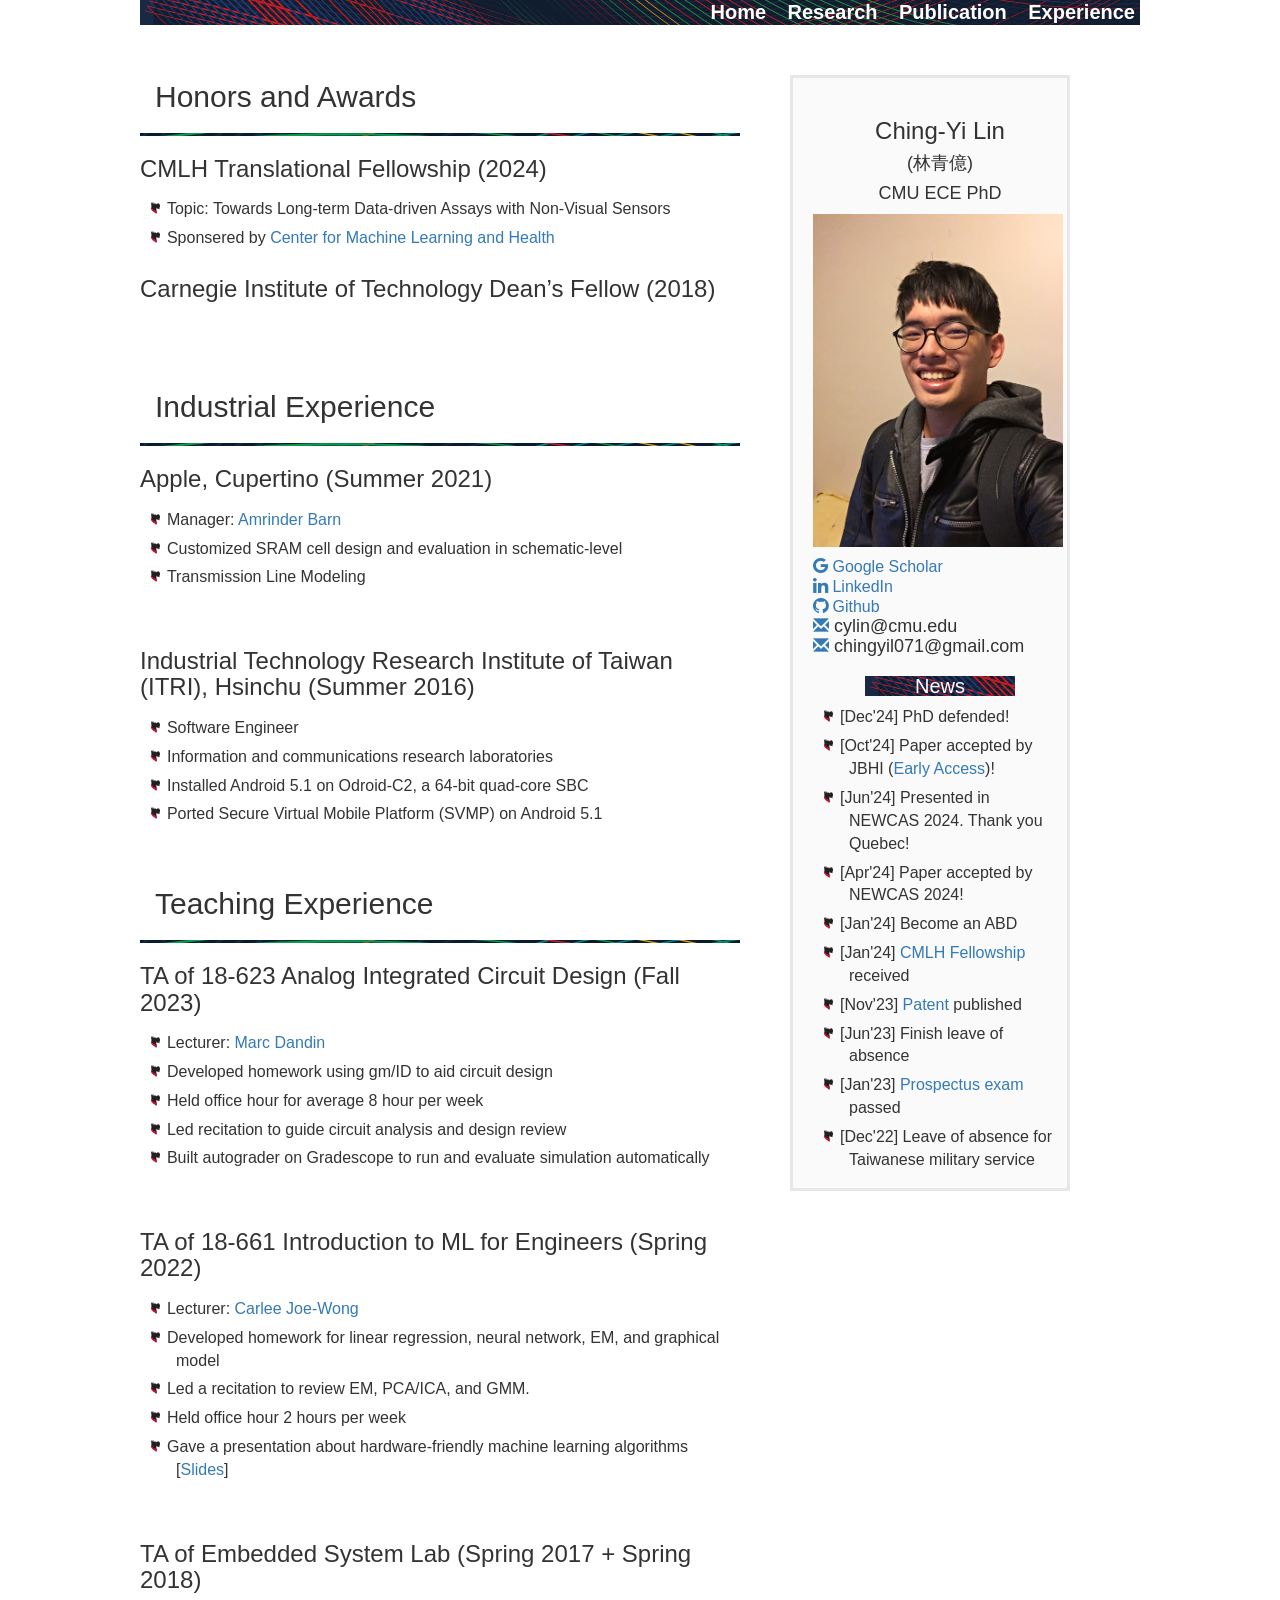
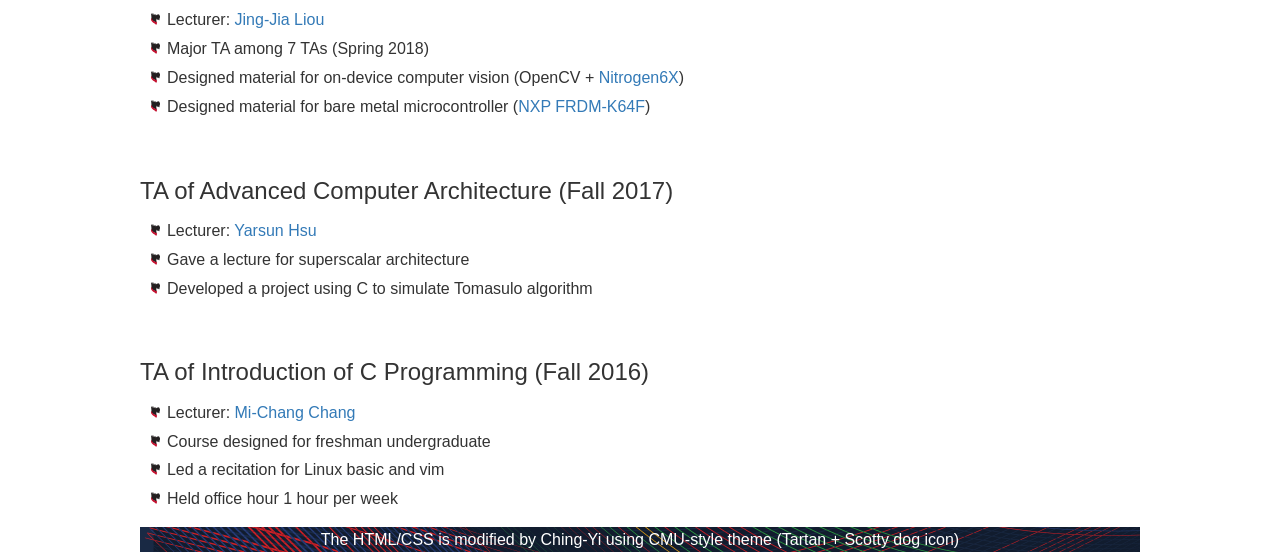
==== experience.html @ 14243b30 "Direct copy from andrew" ====
<!--
Design by Bryant Smith
http://www.bryantsmith.com
http://www.aszx.net
email: template [-at-] bryantsmith [-dot-] com
Released under Creative Commons Attribution 2.5 Generic.  In other words, do with it what you please; but please leave the link if you'd be so kind :)

Name       : Simple!
Description: Top naviagation (main), and right naviagation (secondary) with main content in left column
Version    : 1.0
Released   : 20081009
-->


<!DOCTYPE html PUBLIC "-//W3C//DTD XHTML 1.0 Strict//EN" "http://www.w3.org/TR/xhtml1/DTD/xhtml1-strict.dtd">
<html xmlns="http://www.w3.org/1999/xhtml">
<head>
<meta http-equiv="Content-Type" content="text/html; charset=utf-8" />
<link rel="stylesheet" type="text/css" href="style.css" />
<title>Ching-Yi Lin's Personal Website</title>

</head>

<body>
  <div id="main">
  	<div id="header">
        <a href="index.html">Home</a>
        <a href="research.html">Research</a>
        <a href="publications.html">Publication</a>
        <a href="experience.html">Experience</a>
    </div>

    <div id="contentColumn">		
        <h2 id=sec-research>Honors and Awards</h2>
        <div class="divider"></div>
        <h3>CMLH Translational Fellowship (2024)</h3>
        <ul>
          <li>Topic: Towards Long-term Data-driven Assays with Non-Visual Sensors</li>
          <li>Sponsered by <a href="https://www.cs.cmu.edu/cmlh/">Center for Machine Learning and Health</a></li>
        </ul>
        <h3>Carnegie Institute of Technology Dean’s Fellow (2018)</h3>
        <br>

        <h2 id=sec-research>Industrial Experience</h2>
        <div class="divider"></div>
        <h3>Apple, Cupertino (Summer 2021)</h3>
        <ul>
          <li>Manager: <a href="https://www.linkedin.com/in/amrinder-barn-5659bb6/">Amrinder Barn</a></li>
          <li>Customized SRAM cell design and evaluation in schematic-level</li>
          <li>Transmission Line Modeling</li>
        </ul>
        <br>
        <h3>Industrial Technology Research Institute of Taiwan (ITRI), Hsinchu (Summer 2016)</h3>
        <ul>
           <li>Software Engineer</li>
           <li>Information and communications research laboratories</li>
           <li>Installed Android 5.1 on Odroid-C2, a 64-bit quad-core SBC</li>
           <li>Ported Secure Virtual Mobile Platform (SVMP) on Android 5.1</li>
        </ul>

        <h2 id=sec-research>Teaching Experience</h2>
        <div class="divider"></div>
        <h3>TA of 18-623 Analog Integrated Circuit Design (Fall 2023)</h3>
        <ul>
           <li>Lecturer: <a href="https://www.ece.cmu.edu/directory/bios/dandin-marc.html">Marc Dandin</a></li>
           <li>Developed homework using gm/ID to aid circuit design</li>
           <li>Held office hour for average 8 hour per week</li>
           <li>Led recitation to guide circuit analysis and design review</li>
           <li>Built autograder on Gradescope to run and evaluate simulation automatically</li>
        </ul>
        <br>
        <h3>TA of 18-661 Introduction to ML for Engineers (Spring 2022)</h3>                                      
        <ul>
           <li>Lecturer: <a href="http://www.andrew.cmu.edu/user/cjoewong/">Carlee Joe-Wong</a></li>
           <li>Developed homework for linear regression, neural network, EM, and graphical model</li>
           <li>Led a recitation to review EM, PCA/ICA, and GMM.</li>
           <li>Held office hour 2 hours per week</li>
           <li>Gave a presentation about hardware-friendly machine learning algorithms [<a href="docs/18-661-guest-lecture.pdf">Slides</a>]</li>
        </ul>
        <br>
        <h3>TA of Embedded System Lab (Spring 2017 + Spring 2018)</h3>
        <ul>
           <li>Lecturer: <a href="https://www.ee.nthu.edu.tw/jjliou/index.html"  target="_blank">Jing-Jia Liou</a></li>
           <li>Major TA among 7 TAs (Spring 2018)</li>
           <li>Designed material for on-device computer vision (OpenCV + <a href="https://boundarydevices.com/product/nitrogen6x/"  target="_blank">Nitrogen6X</a>)</li>
           <li>Designed material for bare metal microcontroller (<a href="https://www.nxp.com/design/development-boards/freedom-development-boards/mcu-boards/freedom-development-platform-for-kinetis-k64-k63-and-k24-mcus:FRDM-K64F"  target="_blank">NXP FRDM-K64F</a>)</li>
        </ul>
        <br>
        <h3>TA of Advanced Computer Architecture (Fall 2017)</h3>
        <ul>
           <li>Lecturer: <a href="https://www.researchgate.net/scientific-contributions/Yarsun-Hsu-71136020">Yarsun Hsu</a></li>
           <li>Gave a lecture for superscalar architecture</li>
           <li>Developed a project using C to simulate Tomasulo algorithm</li>
        </ul>
        <br>
        <h3>TA of Introduction of C Programming (Fall 2016)</h3>
        <ul>                          
        
           <li>Lecturer: <a href="https://www.ee.nthu.edu.tw/michang/"  target="_blank">Mi-Chang Chang</a></li>
            <li>Course designed for freshman undergraduate</li>
            <li>Led a recitation for Linux basic and vim</li>
            <li>Held office hour 1 hour per week</li>
        </ul>

    </div>

    <div>
        <div id="navColumn">
            <h3 style="text-align: center">Ching-Yi Lin</h3>
            <h4 style="text-align: center">(林青億)</h4>
            <h4 style="font-weight: normal; text-align: center">CMU ECE PhD</h4>
            <img src="images/about.jpg" width="250">
            <link rel="stylesheet" href="https://maxcdn.bootstrapcdn.com/bootstrap/3.3.7/css/bootstrap.min.css">
            <link rel="stylesheet" href="https://cdnjs.cloudflare.com/ajax/libs/font-awesome/4.7.0/css/font-awesome.min.css">
            <h4 style="text-align: left">
            <a href="https://scholar.google.com/citations?user=_eqMbZUAAAAJ&hl=en" class="fa fa-google"></a><a href="https://scholar.google.com/citations?user=_eqMbZUAAAAJ&hl=en"> Google Scholar</a><br>
            <a href="https://www.linkedin.com/in/ching-yi-lin-9822971a4/" class="fa fa-linkedin"></a><a href="https://www.linkedin.com/in/ching-yi-lin-9822971a4/"> LinkedIn</a><br> 
            <a href="https://github.com/chingyil" class="fa fa-github"></a><a href="https://github.com/chingyil"> Github</a><br>
            <a href="mailto: chingyil@alumni.cmu.edu" class="glyphicon glyphicon-envelope"></a> cylin@cmu.edu <br>
            <a href="mailto: chingyil071@gmail.com" class="glyphicon glyphicon-envelope"></a> chingyil071@gmail.com <br>
            </h4>
            </head>
            <body>


            <div class="subHeader"><h3>News</h3></div>
            <ul>
                <li>[Dec'24] PhD defended!
                <li>[Oct'24] Paper accepted by JBHI (<a href="https://ieeexplore.ieee.org/document/10750488">Early Access</a>)!
                <li>[Jun'24] Presented in NEWCAS 2024. Thank you Quebec!</li>
                <!-- <li>[Jun'24] <a href="publications.html#papers">Paper</a> submitted to TechRXiv and JBHI</li> -->
                <li>[Apr'24] Paper accepted by NEWCAS 2024!</li>
                <li>[Jan'24] Become an ABD</li>
                <li>[Jan'24] <a href="https://www.cs.cmu.edu/cmlh/digital-health-fellows">CMLH Fellowship</a> received</li>
                <li>[Nov'23] <a href="#patent">Patent</a> published</li>
                <li>[Jun'23] Finish leave of absence</li>
                <li>[Jan'23] <a href="index.html#phd">Prospectus exam</a> passed</li>
                <li>[Dec'22] Leave of absence for Taiwanese military service</li>    
            </ul>
        </div>
    </div>
  
</div>
<!-- Please leave the link(s) in the footer, but please do modify it in any other way you please -->
<div id="footer">The HTML/CSS is modified by Ching-Yi using CMU-style theme (Tartan + Scotty dog icon)</div>
</body>
</html>
---- style.css ----
/* A Free Design by Bryant Smith (bryantsmith.com) */

body {
	margin: 0;
	padding: 0;
	text-align: left;
	font-family: Verdana, Arial, Helvetica, sans-serif;
	font-size: 16px;
	color: #000000;
	background: #FFFFFF;
	line-height:25px;
}
*
{
  margin: 0 auto 0 auto;
 text-align:left;
 font-size: 16px;
}
 
 
 html, body {
text-align: center;
}
p {text-align: left;}


h1
{
font-size:30px;
font-weight:normal;
padding:10px;
padding-bottom: 20px;
}


h2
{
font-size:26px;
font-weight:normal;
padding-left:15px;
padding-top:35px;
padding-bottom:10px;
}

#main
{
width:1000px;
height:auto;
padding-bottom:20px;
}

#header
{
color:#ffffff;
clear:both;
width:1000px;
height:25px;
background-image:url(images/cmu-tartan-wave-full-color-crop-04.png);
background-repeat:repeat-x;
text-align:right;
line-height:25px;
}

#header a, #header a:visited, #header a:hover
{
font-size:20px;
font-weight:bold;
color:#FFFFFF;
padding-left:12px;
padding-right:5px;
text-decoration:none;
line-height:25px;
}

#footer
{
color:#ffffff;
/* font-size:10px; */
clear:both;
width:1000px;
height:25px;
background-image:url(images/cmu-tartan-wave-full-color-crop-04.png);
background-repeat:repeat-x;
text-align:center;
line-height:25px;
font-weight:normal;
}

#footer a, #footer a:visited, #footer a:hover
{
/* font-size:10px; */
color:#FFFFFF;
text-decoration:none;
line-height:25px;
}




#header a:hover { 
color:#F2EAEA;
border:none;
}

#contentColumn
{
float:left;
width:600px;
}

#navColumn
{
	
float:left;
width:280px;
padding-top:20px;
padding-left:20px;
background-color: #fafafa;
border-color: #e7e7e7;
border-style: solid;
margin: 20px;
margin-top: 50px;
margin-left: 50px;
}

#contentColumn p
{
text-align:left;
line-height:25px;
/* letter-spacing:-1px; */
margin:6px;
}



.divider
{
background-image:url(images/cmu-tartan-wave-full-color-crop-03.png);
width:600px;
height:3px;
margin-bottom:10px;

}
.subHeader
{
margin-top:20px;
margin-bottom:4px;
width:150px;
height:20px;
background-image:url(images/cmu-tartan-wave-full-color-crop-04.png);
text-align:center;
}

.subHeader h3
{
font-size:20px;
line-height:20px;
color:#FFFFFF;
text-align:center;
}

ul,  li
{
text-align:left;
padding:3px;
margin-left: 15px;
list-style-image:url(images/cmu-scotty-head-scarf-tiny.svg);
list-style-position: inside;
text-indent: -25px;
}



a, a:visited
{
text-decoration:none;
color:#9B1313;
}

a:hover
{
color:#9B1313;
border-bottom:dashed 1px #DD6A6A;
}

.collapsible {
	background-color: white;
	color: black;
	cursor: pointer;
	/* padding: 18px; */
	width: 280px;
	border: none;
	text-align: left;
	outline: none;
	/* font-size: 15px; */
}

.active, .collapsible:hover {
	color: darkblue;
}

.collapsible:before {
	content: ">";
	/* color: white; */
	font-weight: bold;
	float: left;
	margin-right: 5px;
}

.active:before {
	content: "v";
}

.content {
	/* padding: 0 18px; */
	max-height: 0;
	overflow: hidden;
	/* transition: max-height 0.2s ease-out; */
	/* background-color: #f1f1f1; */
}
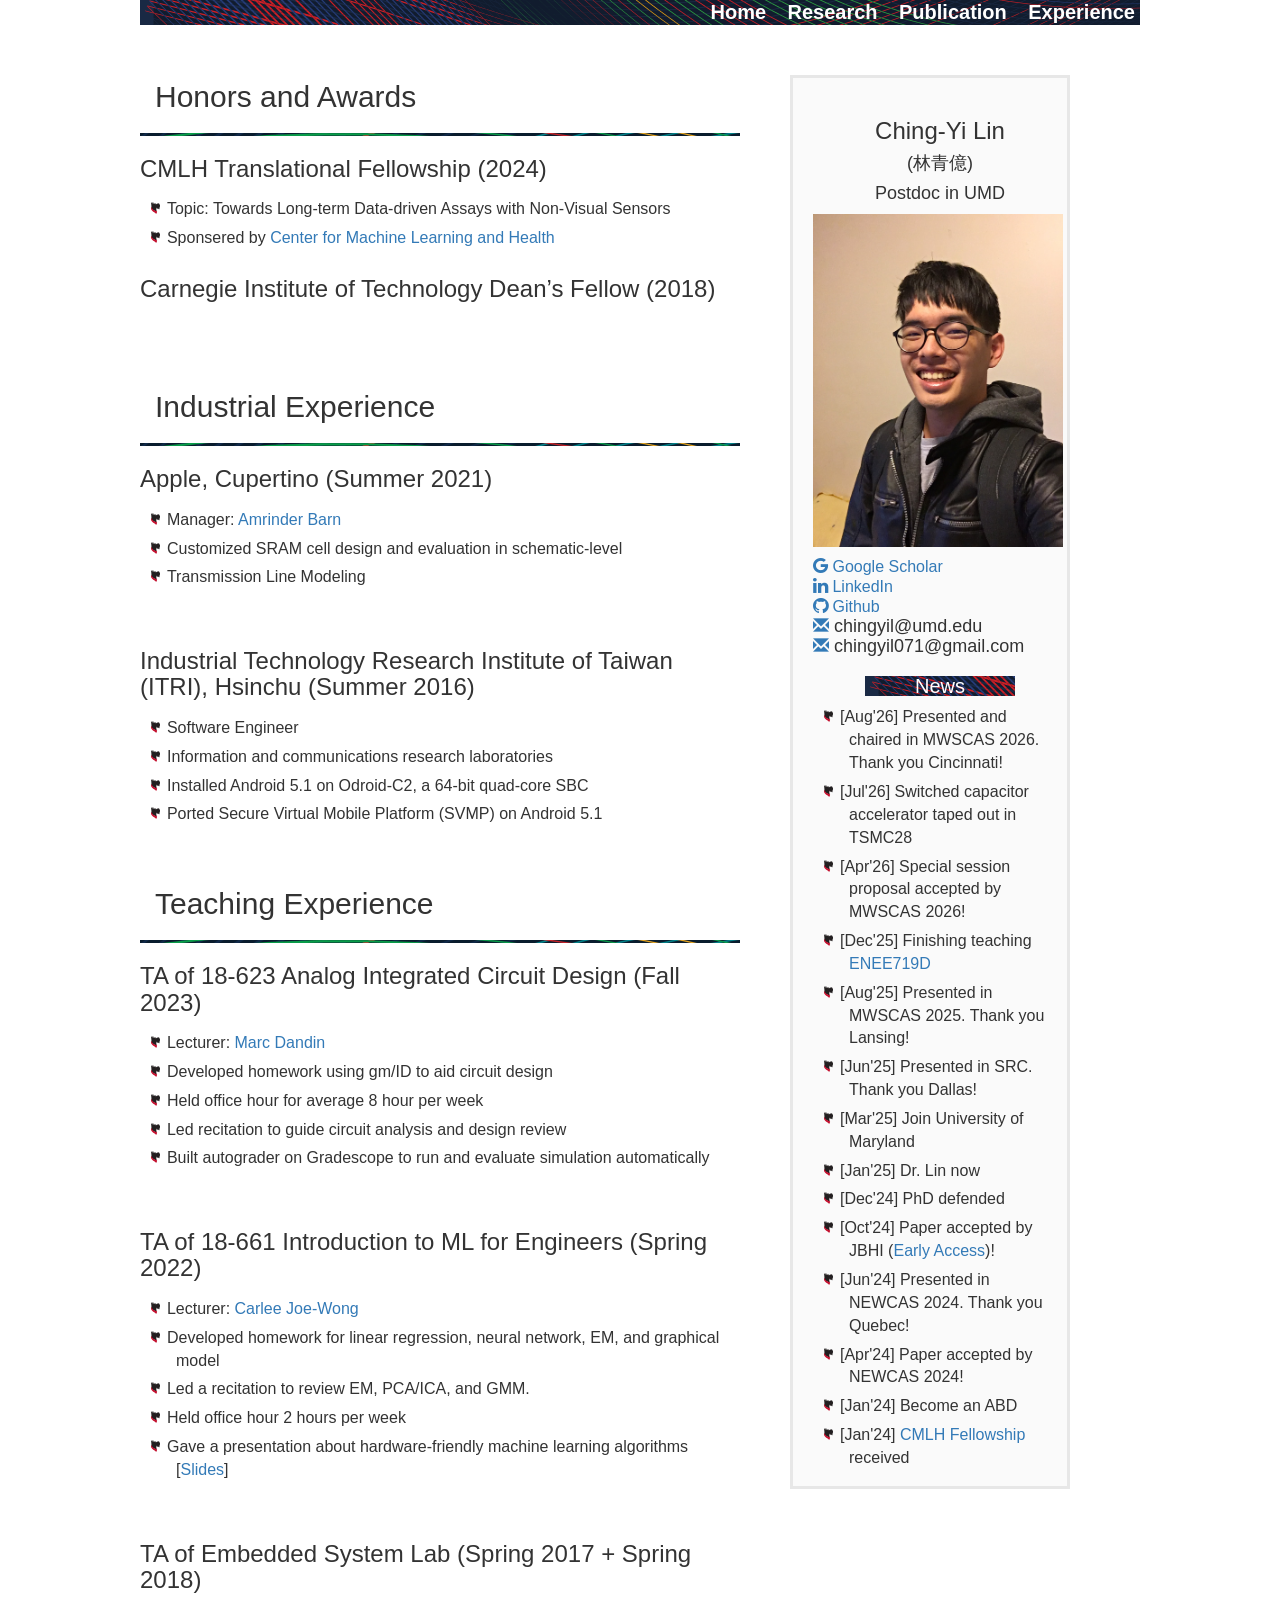
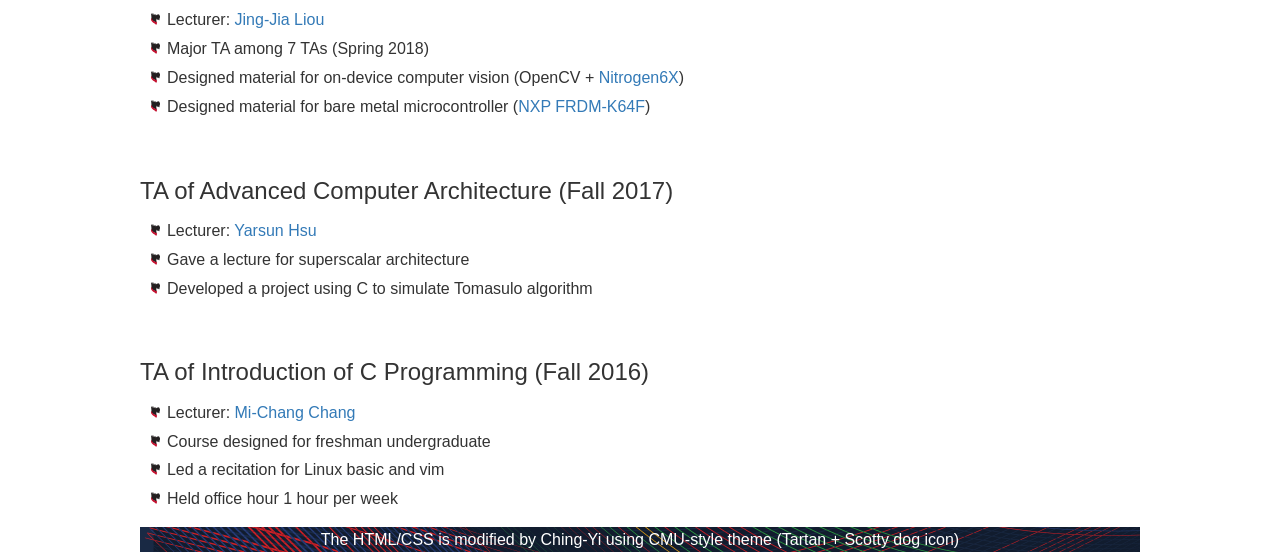
==== commit 6b3aa03f: "Fix top and right headers" ====
--- a/experience.html
+++ b/experience.html
@@ -1,4 +1,4 @@
- <!--
+<!--
 Design by Bryant Smith
 http://www.bryantsmith.com
 http://www.aszx.net
@@ -105,43 +105,43 @@
     </div>
 
     <div>
-        <div id="navColumn">
-            <h3 style="text-align: center">Ching-Yi Lin</h3>
-            <h4 style="text-align: center">(林青億)</h4>
-            <h4 style="font-weight: normal; text-align: center">CMU ECE PhD</h4>
-            <img src="images/about.jpg" width="250">
-            <link rel="stylesheet" href="https://maxcdn.bootstrapcdn.com/bootstrap/3.3.7/css/bootstrap.min.css">
-            <link rel="stylesheet" href="https://cdnjs.cloudflare.com/ajax/libs/font-awesome/4.7.0/css/font-awesome.min.css">
-            <h4 style="text-align: left">
-            <a href="https://scholar.google.com/citations?user=_eqMbZUAAAAJ&hl=en" class="fa fa-google"></a><a href="https://scholar.google.com/citations?user=_eqMbZUAAAAJ&hl=en"> Google Scholar</a><br>
-            <a href="https://www.linkedin.com/in/ching-yi-lin-9822971a4/" class="fa fa-linkedin"></a><a href="https://www.linkedin.com/in/ching-yi-lin-9822971a4/"> LinkedIn</a><br> 
-            <a href="https://github.com/chingyil" class="fa fa-github"></a><a href="https://github.com/chingyil"> Github</a><br>
-            <a href="mailto: chingyil@alumni.cmu.edu" class="glyphicon glyphicon-envelope"></a> cylin@cmu.edu <br>
-            <a href="mailto: chingyil071@gmail.com" class="glyphicon glyphicon-envelope"></a> chingyil071@gmail.com <br>
-            </h4>
-            </head>
-            <body>
+        <div id="newsContainer" w3-include-html="news_header.html"></div>
+    </div>
 
-
-            <div class="subHeader"><h3>News</h3></div>
-            <ul>
-                <li>[Dec'24] PhD defended!
-                <li>[Oct'24] Paper accepted by JBHI (<a href="https://ieeexplore.ieee.org/document/10750488">Early Access</a>)!
-                <li>[Jun'24] Presented in NEWCAS 2024. Thank you Quebec!</li>
-                <!-- <li>[Jun'24] <a href="publications.html#papers">Paper</a> submitted to TechRXiv and JBHI</li> -->
-                <li>[Apr'24] Paper accepted by NEWCAS 2024!</li>
-                <li>[Jan'24] Become an ABD</li>
-                <li>[Jan'24] <a href="https://www.cs.cmu.edu/cmlh/digital-health-fellows">CMLH Fellowship</a> received</li>
-                <li>[Nov'23] <a href="#patent">Patent</a> published</li>
-                <li>[Jun'23] Finish leave of absence</li>
-                <li>[Jan'23] <a href="index.html#phd">Prospectus exam</a> passed</li>
-                <li>[Dec'22] Leave of absence for Taiwanese military service</li>    
-            </ul>
-        </div>
-    </div>
-  
 </div>
 <!-- Please leave the link(s) in the footer, but please do modify it in any other way you please -->
 <div id="footer">The HTML/CSS is modified by Ching-Yi using CMU-style theme (Tartan + Scotty dog icon)</div>
+
+<script>
+  function includeHTML() {
+    var z, i, elmnt, file, xhttp;
+    /*loop through a collection of all HTML elements:*/
+    z = document.getElementsByTagName("*");
+    for (i = 0; i < z.length; i++) {
+      elmnt = z[i];
+      /*search for elements with a certain attribute:*/
+      file = elmnt.getAttribute("w3-include-html");
+      if (file) {
+        /*make an HTTP request using the attribute value as the file name:*/
+        xhttp = new XMLHttpRequest();
+        xhttp.onreadystatechange = function() {
+          if (this.readyState == 4) {
+            if (this.status == 200) {elmnt.innerHTML = this.responseText;}
+            if (this.status == 404) {elmnt.innerHTML = "Page not found.";}
+            /*remove the attribute, and call this function once more:*/
+            elmnt.removeAttribute("w3-include-html");
+            includeHTML();
+          }
+        }      
+        xhttp.open("GET", file, true);
+        xhttp.send();
+        /*exit the function:*/
+        return;
+      }
+    }
+  };
+// Call the function after page load
+document.addEventListener("DOMContentLoaded", includeHTML);
+</script>
 </body>
-</html>
+</html>
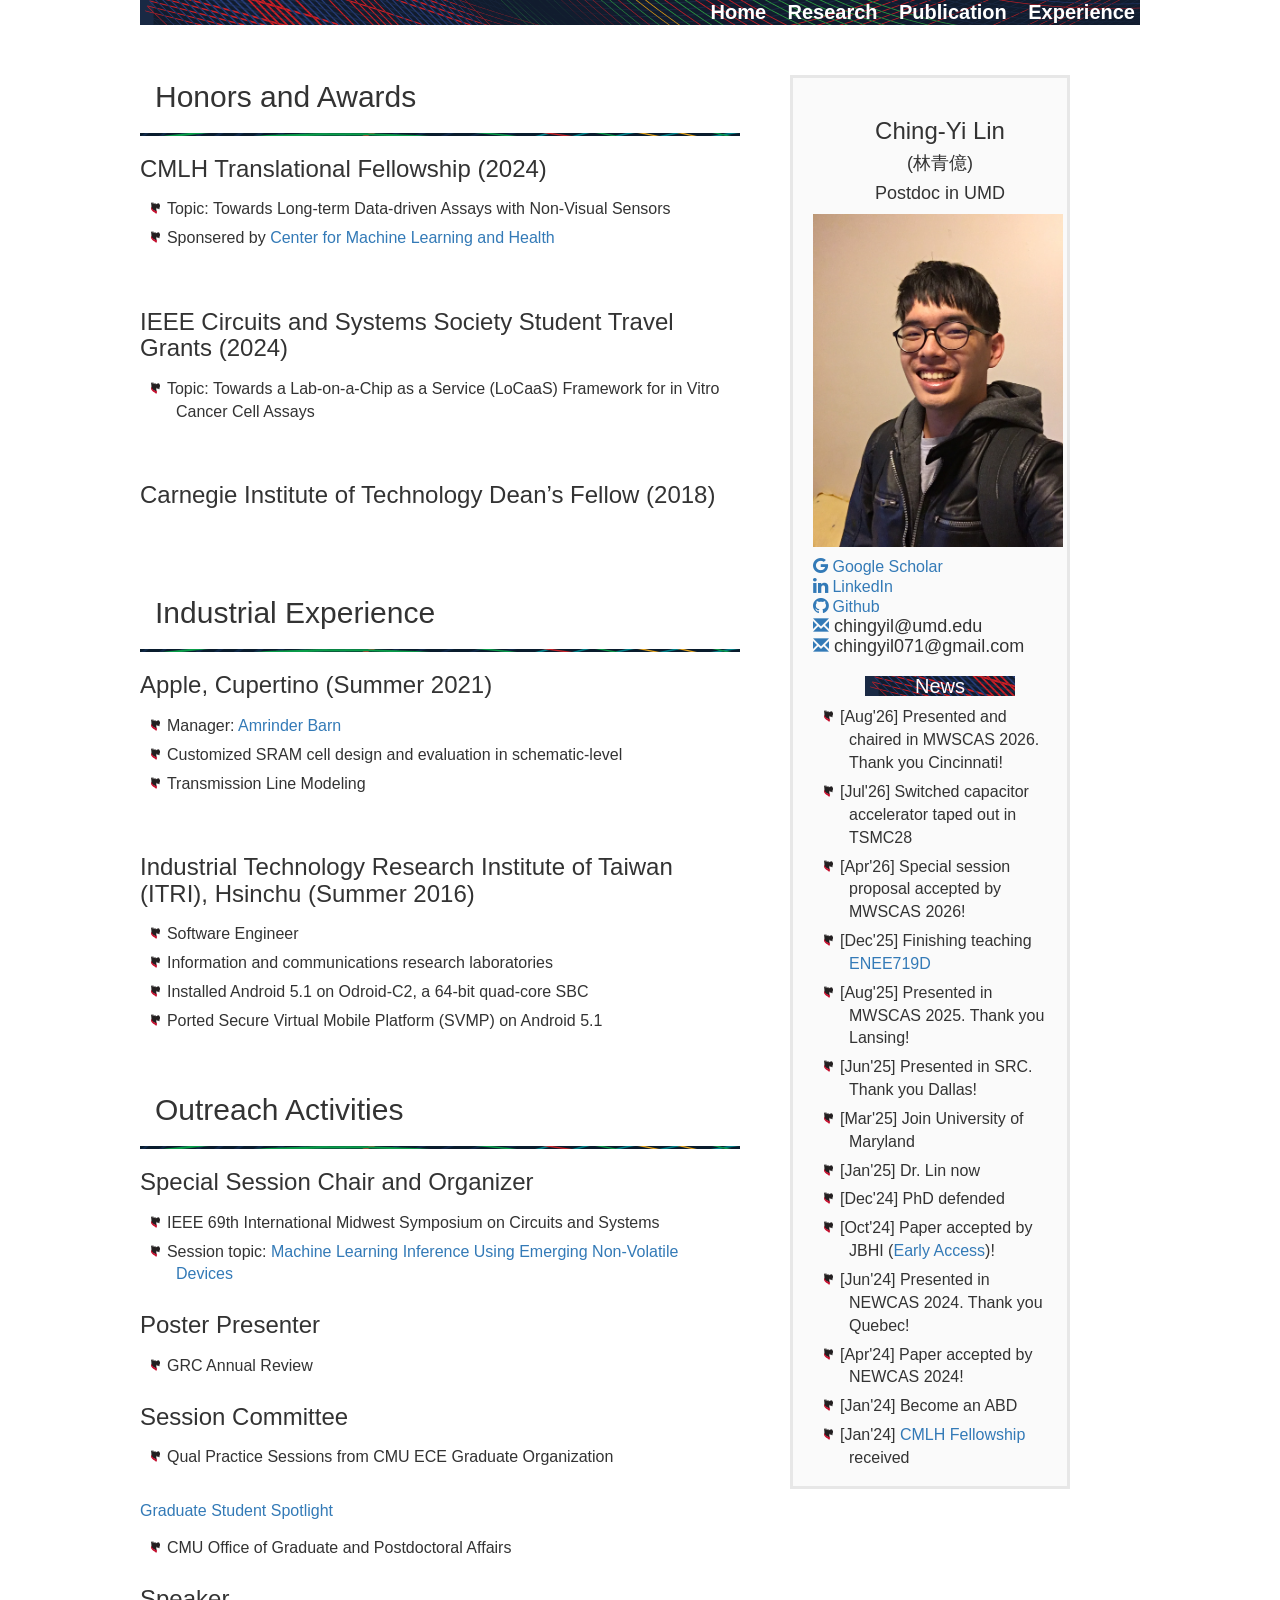
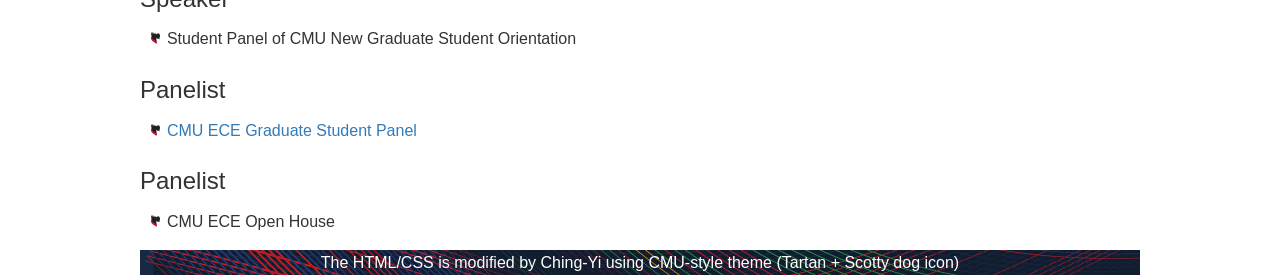
==== commit 67fa0883: "Add more experience in experience.html" ====
--- a/experience.html
+++ b/experience.html
@@ -38,6 +38,12 @@
           <li>Topic: Towards Long-term Data-driven Assays with Non-Visual Sensors</li>
           <li>Sponsered by <a href="https://www.cs.cmu.edu/cmlh/">Center for Machine Learning and Health</a></li>
         </ul>
+        <br>
+	<h3>IEEE Circuits and Systems Society Student Travel Grants (2024)</h3>
+        <ul>
+            <li>Topic: Towards a Lab-on-a-Chip as a Service (LoCaaS) Framework for in Vitro Cancer Cell Assays</li>
+        </ul>
+        <br>
         <h3>Carnegie Institute of Technology Dean’s Fellow (2018)</h3>
         <br>
 
@@ -58,50 +64,37 @@
            <li>Ported Secure Virtual Mobile Platform (SVMP) on Android 5.1</li>
         </ul>
 
-        <h2 id=sec-research>Teaching Experience</h2>
+        <h2 id=sec-research>Outreach Activities</h2>
         <div class="divider"></div>
-        <h3>TA of 18-623 Analog Integrated Circuit Design (Fall 2023)</h3>
+        <h3>Special Session Chair and Organizer</h3>
         <ul>
-           <li>Lecturer: <a href="https://www.ece.cmu.edu/directory/bios/dandin-marc.html">Marc Dandin</a></li>
-           <li>Developed homework using gm/ID to aid circuit design</li>
-           <li>Held office hour for average 8 hour per week</li>
-           <li>Led recitation to guide circuit analysis and design review</li>
-           <li>Built autograder on Gradescope to run and evaluate simulation automatically</li>
+		<li>IEEE 69th International Midwest Symposium on Circuits and Systems</li>
+		<li>Session topic: <a href="https://conf.papercept.net/conferences/conferences/MWSCAS26/program/MWSCAS26_ContentListWeb_4.html\#wedleccsi">Machine Learning Inference Using Emerging Non-Volatile Devices</a></li>
         </ul>
-        <br>
-        <h3>TA of 18-661 Introduction to ML for Engineers (Spring 2022)</h3>                                      
+	<h3>Poster Presenter</h3>
         <ul>
-           <li>Lecturer: <a href="http://www.andrew.cmu.edu/user/cjoewong/">Carlee Joe-Wong</a></li>
-           <li>Developed homework for linear regression, neural network, EM, and graphical model</li>
-           <li>Led a recitation to review EM, PCA/ICA, and GMM.</li>
-           <li>Held office hour 2 hours per week</li>
-           <li>Gave a presentation about hardware-friendly machine learning algorithms [<a href="docs/18-661-guest-lecture.pdf">Slides</a>]</li>
+		<li>GRC Annual Review</li>
         </ul>
-        <br>
-        <h3>TA of Embedded System Lab (Spring 2017 + Spring 2018)</h3>
+	<h3>Session Committee</h3>
         <ul>
-           <li>Lecturer: <a href="https://www.ee.nthu.edu.tw/jjliou/index.html"  target="_blank">Jing-Jia Liou</a></li>
-           <li>Major TA among 7 TAs (Spring 2018)</li>
-           <li>Designed material for on-device computer vision (OpenCV + <a href="https://boundarydevices.com/product/nitrogen6x/"  target="_blank">Nitrogen6X</a>)</li>
-           <li>Designed material for bare metal microcontroller (<a href="https://www.nxp.com/design/development-boards/freedom-development-boards/mcu-boards/freedom-development-platform-for-kinetis-k64-k63-and-k24-mcus:FRDM-K64F"  target="_blank">NXP FRDM-K64F</a>)</li>
+		<li>Qual Practice Sessions from CMU ECE Graduate Organization</li>
         </ul>
-        <br>
-        <h3>TA of Advanced Computer Architecture (Fall 2017)</h3>
+	<h3><a href="https://www.cmu.edu/graduate/news-and-events/graduate-student-spotlight/ay-23-24/ching-yi-lin.html" target="_blank">Graduate Student Spotlight</a></h3>
         <ul>
-           <li>Lecturer: <a href="https://www.researchgate.net/scientific-contributions/Yarsun-Hsu-71136020">Yarsun Hsu</a></li>
-           <li>Gave a lecture for superscalar architecture</li>
-           <li>Developed a project using C to simulate Tomasulo algorithm</li>
+		<li>CMU Office of Graduate and Postdoctoral Affairs</li>
         </ul>
-        <br>
-        <h3>TA of Introduction of C Programming (Fall 2016)</h3>
+	<h3>Speaker</h3>
+        <ul>
+		<li>Student Panel of CMU New Graduate Student Orientation</li>
+        </ul>
+	<h3>Panelist</h3>
         <ul>                          
-        
-           <li>Lecturer: <a href="https://www.ee.nthu.edu.tw/michang/"  target="_blank">Mi-Chang Chang</a></li>
-            <li>Course designed for freshman undergraduate</li>
-            <li>Led a recitation for Linux basic and vim</li>
-            <li>Held office hour 1 hour per week</li>
+		<li><a href="https://docs.google.com/presentation/d/18hCACiMD_xBo7HOA4o1YN7a2ui1wIE1CtBscl99W5cg/edit?usp=sharing">CMU ECE Graduate Student Panel</a></li>
         </ul>
-
+	<h3>Panelist</h3>
+        <ul>                          
+		<li>CMU ECE Open House</li>
+        </ul>
     </div>
 
     <div>
@@ -144,4 +137,4 @@
 document.addEventListener("DOMContentLoaded", includeHTML);
 </script>
 </body>
-</html>+</html>
